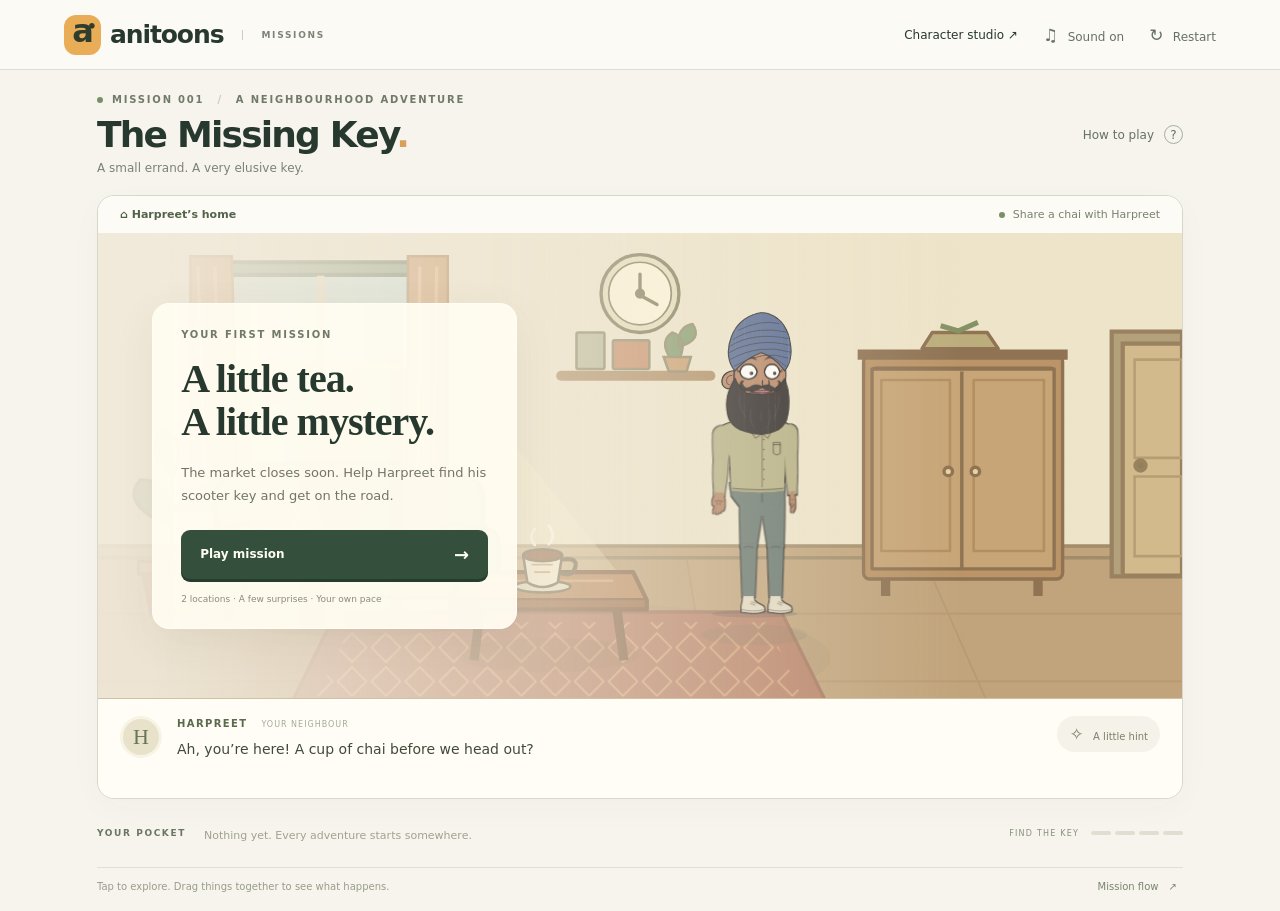
==== missions/index.html @ 48339072 "Add Missions with first playable Missing Key adventure" ====
<!doctype html>
<html lang="en"><head><meta charset="utf-8"><meta name="viewport" content="width=device-width,initial-scale=1"><meta name="theme-color" content="#f6f4ed"><title>Anitoons Missions · The Missing Key</title><meta name="description" content="A little tea. A little mystery. Play Anitoons’ first illustrated point-and-click mission, with original synthesized music and sound."><link rel="stylesheet" href="missions.css"></head>
<body>
<header class="topbar"><a class="brand" href="./" aria-label="Anitoons Missions home"><span class="brandmark">a<span>•</span></span>anitoons<span class="brandtag">MISSIONS</span></a><nav><a id="studioLink" href="../index.html">Character studio ↗</a><button id="sound" aria-label="Mute sound" aria-pressed="false">♫ <span>Sound on</span></button><button id="restart" aria-label="Restart mission">↻ <span>Restart</span></button></nav></header>
<main>
<div class="heading"><div><div class="eyebrow"><span class="green-dot"></span> MISSION 001 <span class="divider">/</span> A NEIGHBOURHOOD ADVENTURE</div><h1>The Missing Key<span>.</span></h1><p>A small errand. A very elusive key.</p></div><button id="howto" class="quiet">How to play <span>?</span></button></div>
<section class="game" aria-label="The Missing Key game">
<div class="scene-top"><span id="location">⌂ Harpreet’s home</span><span><i class="live-dot"></i><span id="objective">Make yourself at home</span></span></div>
<div class="stage" id="stage"><svg id="world" xmlns="http://www.w3.org/2000/svg" viewBox="0 0 1280 650" aria-label="Interactive mission scene"><defs><pattern id="grain" width="7" height="7" patternUnits="userSpaceOnUse"><circle cx="1" cy="1" r=".55" fill="#5e4933" opacity=".08"/></pattern><linearGradient id="windowLight" x2="1" y2="1"><stop stop-color="#fff4cd" stop-opacity=".7"/><stop offset="1" stop-color="#fff4cd" stop-opacity="0"/></linearGradient><pattern id="rugPattern" width="40" height="40" patternUnits="userSpaceOnUse"><path d="M20 3 37 20 20 37 3 20Z" fill="none" stroke="#daaa7f" stroke-width="2"/></pattern></defs><g id="scenery"></g><g id="objects"></g><g id="actors"></g><g id="fx" pointer-events="none"></g></svg>
<div class="start-cover" id="startCover"><div class="start-card"><div class="eyebrow">YOUR FIRST MISSION</div><h2>A little tea.<br>A little mystery.</h2><p>The market closes soon. Help Harpreet find his scooter key and get on the road.</p><button id="start" class="primary">Play mission <span>→</span></button><small>2 locations · A few surprises · Your own pace</small></div></div>
<div id="caption" class="cut-caption" hidden></div><div id="pointerItem" class="pointer-item" hidden></div>
</div>
<div class="dialogue" aria-live="polite"><div class="speaker-avatar" id="avatar">H</div><div class="speech"><div class="speaker" id="speaker">HARPREET <span>YOUR NEIGHBOUR</span></div><p id="speech">Ah, you’re here! A cup of chai before we head out?</p><div id="choices" class="choices"></div></div><button id="hint" class="hint" aria-label="Get a hint">✧ <span>A little hint</span></button></div>
</section>
<div class="bottom"><div class="pocket"><span class="pocket-title">YOUR POCKET</span><div id="inventory"><span class="empty">Nothing yet. Every adventure starts somewhere.</span></div></div><div class="progress"><span id="progressLabel">FIND THE KEY</span><div id="steps"><i></i><i></i><i></i><i></i></div></div></div>
<div class="footnote"><span>Tap to explore. Drag things together to see what happens.</span><button id="flowToggle">Mission flow <span>↗</span></button></div>
<section id="flow" class="flow" hidden><div><span class="eyebrow">MISSION FLOW</span><h2>One little story. A few different paths.</h2><p>The same scene and action system handles the puzzle, choices and cut-frame sequences.</p></div><div class="flow-cards"><article><b>01 · Home</b><p>Give Harpreet chai. Ask about the key.</p></article><article><b>02 · Your choice</b><p>Search the cupboard, or explore outside and return.</p></article><article><b>03 · Courtyard</b><p>Use the key. Help Harpreet onto the scooter.</p></article><article><b>04 · On the road</b><p>Start the engine. A short cutscene completes the mission.</p></article></div></section>
</main>
<dialog id="help"><button id="closeHelp" class="close" aria-label="Close instructions">×</button><span class="eyebrow">MAKE YOURSELF AT HOME</span><h2>A tiny adventure, at your pace.</h2><p><b>Explore:</b> tap objects and characters.</p><p><b>Combine:</b> drag the cup onto Harpreet, or the key onto the scooter.</p><p><b>Move:</b> drag Harpreet onto the sofa or scooter.</p><p><b>Prefer tapping?</b> tap an item, then its target. Every drag action also works this way with a keyboard.</p><p>Use Tab and Enter to explore. Press Escape to cancel a selected item. Music starts when you press Play.</p><button id="helpDone" class="primary">Got it →</button></dialog>
<dialog id="complete"><div class="completion-symbol">✦</div><span class="eyebrow">MISSION COMPLETE</span><h2>A key. A chai.<br>A perfect getaway.</h2><p>You helped Harpreet get to the market.<br>Sometimes the smallest adventures are the best ones.</p><div class="complete-stats"><span>✓ Key found</span><span>✓ Scooter started</span><span>✓ Neighbour helped</span></div><button id="again" class="primary">Play again <span>↻</span></button><button id="review" class="quiet">Back to the courtyard</button></dialog>
<script src="mission-engine.js"></script><script src="assets.js"></script><script src="missions.js"></script>
<iframe id="characterBridge" title="Anitoons character renderer" src="../index.html?missionBridge=1" hidden></iframe>
</body></html>
---- missions/missions.css ----
:root{font-family:Inter,ui-sans-serif,system-ui,-apple-system,BlinkMacSystemFont,"Segoe UI",sans-serif;color:#27382e;background:#f6f4ed;font-synthesis:none;--green:#344f3c;--muted:#7d8277;--line:#dedfd4;--amber:#dd9e42}*{box-sizing:border-box}body{margin:0}button,a{-webkit-tap-highlight-color:transparent}button{font:inherit;cursor:pointer}button:disabled{opacity:.4;cursor:default}a{color:inherit;text-decoration:none}button:focus-visible,a:focus-visible,[role=button]:focus-visible{outline:3px solid #ca842d;outline-offset:5px}.topbar{height:86px;padding:0 5%;border-bottom:1px solid var(--line);display:flex;align-items:center;justify-content:space-between;background:#fbfaf5}.brand{font-size:25px;font-weight:800;letter-spacing:-1.1px;display:flex;align-items:center;gap:9px}.brandmark{font-size:32px;background:#e9ad58;border-radius:12px;width:37px;height:40px;text-align:center;line-height:33px;color:#303d2d;position:relative}.brandmark span{position:absolute;font-size:16px;right:5px;top:-5px}.brandtag{font-size:9px;letter-spacing:1.7px;margin-left:10px;padding-left:18px;border-left:1px solid #ccc;font-weight:600;color:#7c8478}.topbar nav{display:flex;align-items:center;gap:25px;font-size:12px}.topbar nav button,.quiet{border:0;background:none;color:#667162;font-size:12px;padding:8px 0}.topbar nav button{font-size:17px}.topbar nav button span{font-size:12px;margin-left:4px}main{max-width:1250px;margin:auto;padding:36px 38px 30px}.heading{display:flex;align-items:center;justify-content:space-between;margin-bottom:25px}.eyebrow{font-size:10px;font-weight:750;letter-spacing:1.8px;color:#717a68;display:flex;align-items:center;gap:9px}.green-dot,.live-dot{display:inline-block;width:6px;height:6px;background:#779068;border-radius:50%}.divider{color:#c8cabf;margin:0 4px}h1{font-size:42px;letter-spacing:-1.8px;line-height:1.15;margin:11px 0 7px;font-weight:720}h1>span{color:#d6a15a}.heading p{color:var(--muted);font-size:13px;margin:0}.heading .quiet{display:flex;gap:10px;align-items:center}.quiet>span{display:inline-grid;place-items:center;width:19px;height:19px;border:1px solid #a6aea0;border-radius:50%}.game{border:1px solid #d7d8ca;border-radius:17px;overflow:hidden;background:#fdfcf7;box-shadow:0 9px 34px #3a432e07}.scene-top{height:43px;padding:0 22px;background:#fcfbf5;display:flex;align-items:center;justify-content:space-between;font-size:11px;color:#79816f}.scene-top>span:first-child{font-weight:650;color:#52624b}.scene-top>span:last-child{display:flex;align-items:center;gap:8px}.stage{width:100%;aspect-ratio:1280/650;position:relative;overflow:hidden;background:#e9dfc6;touch-action:pan-y}#world{display:block;width:100%;height:100%}.interactive{cursor:pointer;outline:none;touch-action:none}.interactive:hover .hover-ring,.interactive:focus-visible .hover-ring{opacity:1}.hover-ring{opacity:0;transition:opacity .15s;fill:none;stroke:#fff7ce;stroke-width:5;stroke-dasharray:7 7}.interactive.selected{filter:drop-shadow(0 0 8px #ffd867)}.object-label{opacity:0;pointer-events:none;transition:opacity .15s}.interactive:hover .object-label,.interactive:focus-visible .object-label{opacity:1}.object-label text{font-size:16px;fill:#fff;font-family:inherit;font-weight:650;letter-spacing:.2px}.object-label rect{fill:#354333;rx:9}.start-cover{position:absolute;inset:0;display:flex;align-items:center;justify-content:flex-start;padding:5%;background:linear-gradient(90deg,#f1eadce8 5%,#f1eadc70 48%,transparent 80%)}.start-card{max-width:365px;padding:25px 28px 24px;background:#fffcf1f2;border:1px solid #fffdf6;border-radius:17px;box-shadow:0 12px 40px #554c3615}.start-card h2{font-family:Georgia,serif;font-size:40px;line-height:1.06;letter-spacing:-1px;margin:18px 0}.start-card p{font-size:13px;line-height:1.8;color:#737665;margin-bottom:22px}.start-card small{display:block;font-size:9px;margin-top:15px;color:#8a8c7d}.primary{background:var(--green);color:#fffdf2;border:0;padding:14px 19px;border-radius:9px;font-size:12px;font-weight:650;display:flex;align-items:center;justify-content:space-between;gap:40px;box-shadow:0 3px 0 #263c2d}.primary:hover{background:#496449}.start-card .primary{width:100%}.primary span{font-size:18px}.dialogue{min-height:112px;display:flex;align-items:flex-start;padding:21px 24px;gap:15px;border-top:1px solid #cfc4a2;background:#fffdf6}.speaker-avatar{border-radius:50%;height:42px;width:42px;flex:none;display:grid;place-items:center;background:#e8e2cb;color:#687557;font-family:Georgia,serif;font-size:22px;border:3px solid #f7f4e5;overflow:hidden}.speaker-avatar svg{width:60px;height:60px}.speech{flex:1}.speaker{font-size:10px;font-weight:800;letter-spacing:1.4px;color:#5a6a4c;margin:2px 0 9px}.speaker>span{font-size:8px;font-weight:500;letter-spacing:1px;color:#a5aa99;margin-left:9px}.speech>p{margin:0;line-height:1.6;font-size:14px;color:#414b3b}.hint{border:0;background:#f5f3e9;color:#7c806b;border-radius:20px;padding:8px 12px;font-size:17px;white-space:nowrap}.hint span{font-size:10px;margin-left:4px}.choices{display:flex;flex-wrap:wrap;gap:8px;margin-top:12px}.choices:empty{margin-top:0}.choices button{font-size:12px;padding:10px 14px;border:1px solid #cdd3bd;border-radius:7px;background:#f3f5e9;color:#425436}.choices button:hover{background:#e4ebd3}.bottom{display:flex;align-items:center;justify-content:space-between;padding:20px 0;border-bottom:1px solid #e0e1d6;gap:15px}.pocket{display:flex;align-items:center;gap:18px;min-height:40px}.pocket-title{font-size:9px;letter-spacing:1.6px;font-weight:700;color:#6a7661}.empty{font-size:11px;font-style:italic;color:#a0a38f}.inventory-item{display:flex;align-items:center;gap:7px;border:1px solid #cbd3b9;background:#edf0df;border-radius:9px;padding:6px 12px;font-size:11px;color:#4c6241;touch-action:none}.inventory-item svg{width:31px;height:25px;pointer-events:none}.inventory-item.selected{box-shadow:0 0 0 2px #cf9a48}.progress{display:flex;align-items:center;gap:12px}.progress>span{font-size:8px;letter-spacing:1.2px;color:#87907b}#steps{display:flex;gap:4px}#steps i{display:block;width:20px;height:4px;background:#dedfd1;border-radius:5px}#steps i.done{background:#8a9a6b}.footnote{display:flex;justify-content:space-between;align-items:center;color:#989c8a;font-size:10px;padding-top:16px}.footnote button{border:0;background:none;font-size:10px;color:#7b846f}.footnote button span{margin-left:7px}.flow{border:1px solid #d9decc;border-radius:14px;margin-top:25px;padding:25px;background:#eeefe4}.flow h2{font-family:Georgia,serif;font-size:24px;font-weight:normal}.flow p{font-size:12px;color:#727d65;line-height:1.6}.flow-cards{display:grid;grid-template-columns:repeat(4,1fr);gap:12px;margin-top:20px}.flow article{padding:15px;background:#fafbf4;border-radius:9px}.flow article b{font-size:12px}.flow article p{font-size:11px}.pointer-item{position:fixed;z-index:20;pointer-events:none;width:70px;height:70px;filter:drop-shadow(0 5px 5px #0004)}.pointer-item svg{width:100%;height:100%}.cut-caption{position:absolute;bottom:22px;left:50%;transform:translateX(-50%);border-radius:8px;background:#25372bea;color:white;font-size:15px;padding:13px 22px;white-space:nowrap}.cutaway{animation:cut .28s ease-out}@keyframes cut{from{opacity:.2}to{opacity:1}}.steam{animation:steam 2.8s ease-in-out infinite;transform-origin:center}.steam:nth-child(2){animation-delay:1s}@keyframes steam{0%,100%{opacity:.25;transform:translateY(3px)}50%{opacity:.6;transform:translateY(-5px)}}.riding{animation:rumble .12s linear infinite}@keyframes rumble{50%{transform:translateY(-1.5px)}}.depart{animation:depart 2.5s ease-in forwards}@keyframes depart{to{transform:translateX(1100px)}}.cloud{animation:cloud 9s ease-in-out infinite alternate}@keyframes cloud{to{transform:translateX(15px)}}[hidden]{display:none!important}dialog{border:1px solid #d8dbc9;border-radius:20px;background:#fffdf3;color:#3c4b32;max-width:510px;width:calc(100% - 35px);padding:38px;box-shadow:0 15px 90px #1c251f44}dialog::backdrop{background:#273b2b70;backdrop-filter:blur(5px)}dialog h2{font-family:Georgia,serif;font-size:35px;font-weight:normal;line-height:1.15;letter-spacing:-.8px}dialog p{font-size:13px;color:#7d826e;line-height:1.8}dialog .primary{margin-top:24px;width:100%;justify-content:center}dialog .close{position:absolute;top:12px;right:17px;border:0;background:none;color:#68745b;font-size:26px}#complete{text-align:center}.completion-symbol{font-size:64px;color:#d5a24e;margin-bottom:14px}#complete .eyebrow{justify-content:center}.complete-stats{display:flex;gap:9px;justify-content:center;flex-wrap:wrap;margin-top:25px;font-size:10px;color:#70815c}#review{margin-top:16px}.drop-target{filter:drop-shadow(0 0 10px #fff1ab)}
@media(min-width:1500px){main{max-width:1350px}}@media(max-width:760px){.topbar{height:65px;padding:0 20px}.brand{font-size:21px}.brandmark{width:30px;height:33px;font-size:27px;line-height:27px}.brandtag{font-size:7px;margin-left:2px;padding-left:9px}.topbar nav{gap:16px}.topbar nav a{display:none}.topbar nav button span{display:none}main{padding:25px 16px}.eyebrow{font-size:8px;letter-spacing:1.2px}h1{font-size:34px}.heading{margin-bottom:20px}.heading p{font-size:11px}.heading .quiet{font-size:10px}.scene-top{height:37px;padding:0 13px;font-size:9px}.scene-top>span:last-child{max-width:53%;text-align:right}.game{border-radius:12px}.stage{aspect-ratio:1.48}#world{position:absolute;inset:0;width:100%;height:100%;object-fit:contain}.start-cover{padding:20px;background:#f2ebdab0}.start-card{max-width:300px;padding:20px}.start-card h2{font-size:31px;margin:12px 0}.start-card p{font-size:11px;margin-bottom:14px}.start-card small{font-size:8px}.start-card .primary{padding:10px 15px}.dialogue{padding:16px 14px;gap:10px;min-height:122px}.speaker-avatar{width:32px;height:32px;font-size:17px}.speaker{font-size:9px}.speaker>span{display:none}.speech>p{font-size:12px}.hint{padding:5px 8px}.hint span{display:none}.choices button{font-size:11px;padding:8px 10px}.bottom{padding:15px 0}.pocket{gap:9px}.pocket-title{font-size:8px}.empty{font-size:9px;max-width:150px;display:block}.progress{gap:7px}.progress>span{display:none}#steps i{width:15px}.footnote{font-size:9px;gap:12px;line-height:1.5}.footnote>span{max-width:65%}.flow-cards{grid-template-columns:1fr 1fr}.flow{padding:17px}.cut-caption{font-size:11px;bottom:12px;max-width:95%;white-space:normal;width:max-content}.pointer-item{width:50px;height:50px}}
@media(max-width:760px) and (orientation:landscape){main{padding-top:15px}.heading{margin-bottom:14px}.heading h1{font-size:28px}.heading .eyebrow,.heading p{display:none}.stage{aspect-ratio:1280/560}.topbar{height:50px}.dialogue{min-height:80px;padding:12px}.start-card{padding:12px 20px}.start-card h2{font-size:25px;margin:6px 0}.start-card p{font-size:10px;margin:8px 0}.start-card small{display:none}}
@media(prefers-reduced-motion:reduce){*,*::before,*::after{animation-duration:.01ms!important;animation-iteration-count:1!important;scroll-behavior:auto!important}}

@media(min-width:761px){.topbar{height:70px}main{max-width:1150px;padding:24px 32px 18px}.heading{margin-bottom:20px}h1{font-size:36px;margin:9px 0 6px}.heading p{font-size:12px}.scene-top{height:37px}.stage{aspect-ratio:1280/600;max-height:max(300px,calc(100svh - 435px))}.dialogue{min-height:100px;padding:17px 22px}.bottom{padding:14px 0}.footnote{padding-top:12px}}
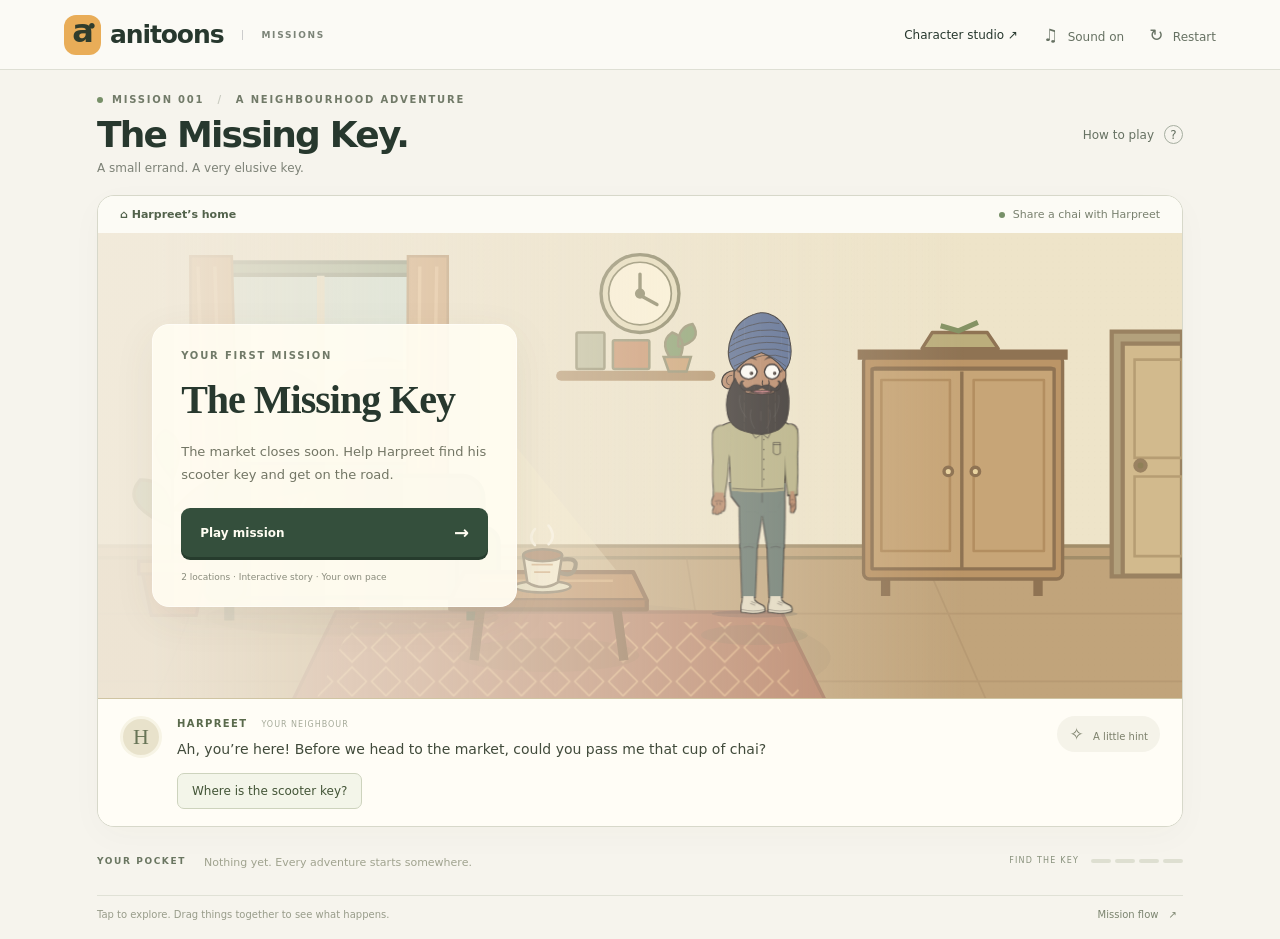
==== commit 6b7c3261: "feat(missions): activate JSON-driven player with reusable prop library" ====
--- a/missions/index.html
+++ b/missions/index.html
@@ -18,6 +18,6 @@
 </main>
 <dialog id="help"><button id="closeHelp" class="close" aria-label="Close instructions">×</button><span class="eyebrow">MAKE YOURSELF AT HOME</span><h2>A tiny adventure, at your pace.</h2><p><b>Explore:</b> tap objects and characters.</p><p><b>Combine:</b> drag the cup onto Harpreet, or the key onto the scooter.</p><p><b>Move:</b> drag Harpreet onto the sofa or scooter.</p><p><b>Prefer tapping?</b> tap an item, then its target. Every drag action also works this way with a keyboard.</p><p>Use Tab and Enter to explore. Press Escape to cancel a selected item. Music starts when you press Play.</p><button id="helpDone" class="primary">Got it →</button></dialog>
 <dialog id="complete"><div class="completion-symbol">✦</div><span class="eyebrow">MISSION COMPLETE</span><h2>A key. A chai.<br>A perfect getaway.</h2><p>You helped Harpreet get to the market.<br>Sometimes the smallest adventures are the best ones.</p><div class="complete-stats"><span>✓ Key found</span><span>✓ Scooter started</span><span>✓ Neighbour helped</span></div><button id="again" class="primary">Play again <span>↻</span></button><button id="review" class="quiet">Back to the courtyard</button></dialog>
-<script src="mission-engine.js"></script><script src="assets.js"></script><script src="missions.js"></script>
+<script src="mission-engine.js"></script><script src="assets.js"></script><script src="mission-props.js"></script><script src="player.js"></script>
 <iframe id="characterBridge" title="Anitoons character renderer" src="../index.html?missionBridge=1" hidden></iframe>
 </body></html>
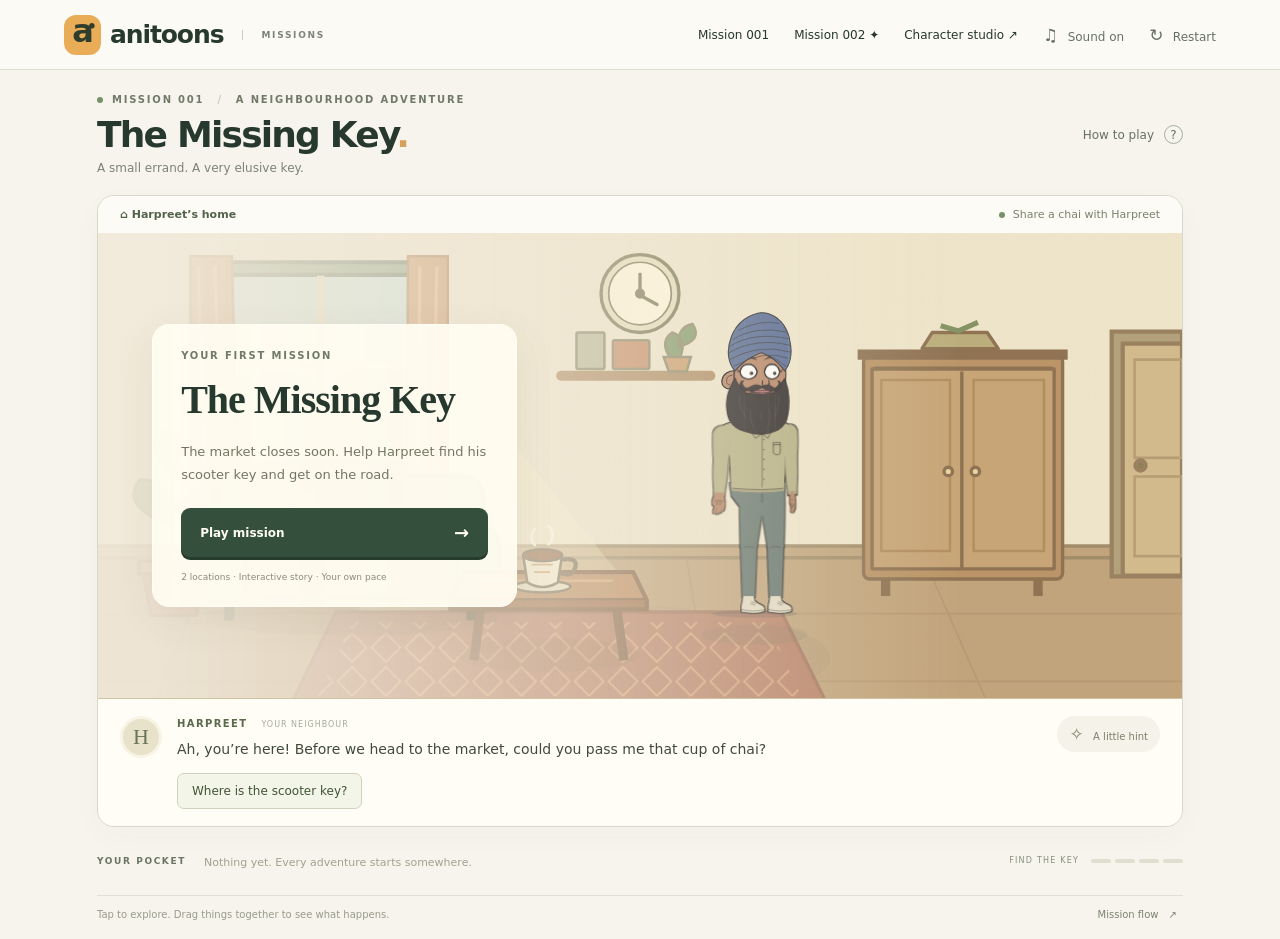
==== commit 7a76e068: "feat(missions): add kite sprites, cut-frame flight, sounds and navigation to Mission 002" ====
--- a/missions/index.html
+++ b/missions/index.html
@@ -1,7 +1,7 @@
 <!doctype html>
 <html lang="en"><head><meta charset="utf-8"><meta name="viewport" content="width=device-width,initial-scale=1"><meta name="theme-color" content="#f6f4ed"><title>Anitoons Missions · The Missing Key</title><meta name="description" content="A little tea. A little mystery. Play Anitoons’ first illustrated point-and-click mission, with original synthesized music and sound."><link rel="stylesheet" href="missions.css"></head>
 <body>
-<header class="topbar"><a class="brand" href="./" aria-label="Anitoons Missions home"><span class="brandmark">a<span>•</span></span>anitoons<span class="brandtag">MISSIONS</span></a><nav><a id="studioLink" href="../index.html">Character studio ↗</a><button id="sound" aria-label="Mute sound" aria-pressed="false">♫ <span>Sound on</span></button><button id="restart" aria-label="Restart mission">↻ <span>Restart</span></button></nav></header>
+<header class="topbar"><a class="brand" href="./" aria-label="Anitoons Missions home"><span class="brandmark">a<span>•</span></span>anitoons<span class="brandtag">MISSIONS</span></a><nav><a href="./" title="Play Mission 001">Mission 001</a><a href="?mission=rooftop-kite" title="Play Mission 002">Mission 002 ✦</a><a id="studioLink" href="../index.html">Character studio ↗</a><button id="sound" aria-label="Mute sound" aria-pressed="false">♫ <span>Sound on</span></button><button id="restart" aria-label="Restart mission">↻ <span>Restart</span></button></nav></header>
 <main>
 <div class="heading"><div><div class="eyebrow"><span class="green-dot"></span> MISSION 001 <span class="divider">/</span> A NEIGHBOURHOOD ADVENTURE</div><h1>The Missing Key<span>.</span></h1><p>A small errand. A very elusive key.</p></div><button id="howto" class="quiet">How to play <span>?</span></button></div>
 <section class="game" aria-label="The Missing Key game">
@@ -16,8 +16,8 @@
 <div class="footnote"><span>Tap to explore. Drag things together to see what happens.</span><button id="flowToggle">Mission flow <span>↗</span></button></div>
 <section id="flow" class="flow" hidden><div><span class="eyebrow">MISSION FLOW</span><h2>One little story. A few different paths.</h2><p>The same scene and action system handles the puzzle, choices and cut-frame sequences.</p></div><div class="flow-cards"><article><b>01 · Home</b><p>Give Harpreet chai. Ask about the key.</p></article><article><b>02 · Your choice</b><p>Search the cupboard, or explore outside and return.</p></article><article><b>03 · Courtyard</b><p>Use the key. Help Harpreet onto the scooter.</p></article><article><b>04 · On the road</b><p>Start the engine. A short cutscene completes the mission.</p></article></div></section>
 </main>
-<dialog id="help"><button id="closeHelp" class="close" aria-label="Close instructions">×</button><span class="eyebrow">MAKE YOURSELF AT HOME</span><h2>A tiny adventure, at your pace.</h2><p><b>Explore:</b> tap objects and characters.</p><p><b>Combine:</b> drag the cup onto Harpreet, or the key onto the scooter.</p><p><b>Move:</b> drag Harpreet onto the sofa or scooter.</p><p><b>Prefer tapping?</b> tap an item, then its target. Every drag action also works this way with a keyboard.</p><p>Use Tab and Enter to explore. Press Escape to cancel a selected item. Music starts when you press Play.</p><button id="helpDone" class="primary">Got it →</button></dialog>
+<dialog id="help"><button id="closeHelp" class="close" aria-label="Close instructions">×</button><span class="eyebrow">HOW TO PLAY</span><h2>A little adventure, at your pace.</h2><p><b>Explore:</b> tap objects and characters.</p><p><b>Combine:</b> drag an item onto something that can use it.</p><p><b>Move:</b> drag a character onto a usable seat or vehicle when the story allows it.</p><p><b>Prefer tapping?</b> tap an item, then its target. Every drag action also works with a keyboard.</p><p>Use Tab and Enter to explore. Press Escape to cancel a selected item. Music starts when you press Play.</p><button id="helpDone" class="primary">Got it →</button></dialog>
 <dialog id="complete"><div class="completion-symbol">✦</div><span class="eyebrow">MISSION COMPLETE</span><h2>A key. A chai.<br>A perfect getaway.</h2><p>You helped Harpreet get to the market.<br>Sometimes the smallest adventures are the best ones.</p><div class="complete-stats"><span>✓ Key found</span><span>✓ Scooter started</span><span>✓ Neighbour helped</span></div><button id="again" class="primary">Play again <span>↻</span></button><button id="review" class="quiet">Back to the courtyard</button></dialog>
-<script src="mission-engine.js"></script><script src="assets.js"></script><script src="mission-props.js"></script><script src="player.js"></script>
+<script src="mission-engine.js"></script><script src="assets.js"></script><script src="mission-props.js"></script><script src="kite-art.js"></script><script src="player.js"></script>
 <iframe id="characterBridge" title="Anitoons character renderer" src="../index.html?missionBridge=1" hidden></iframe>
 </body></html>
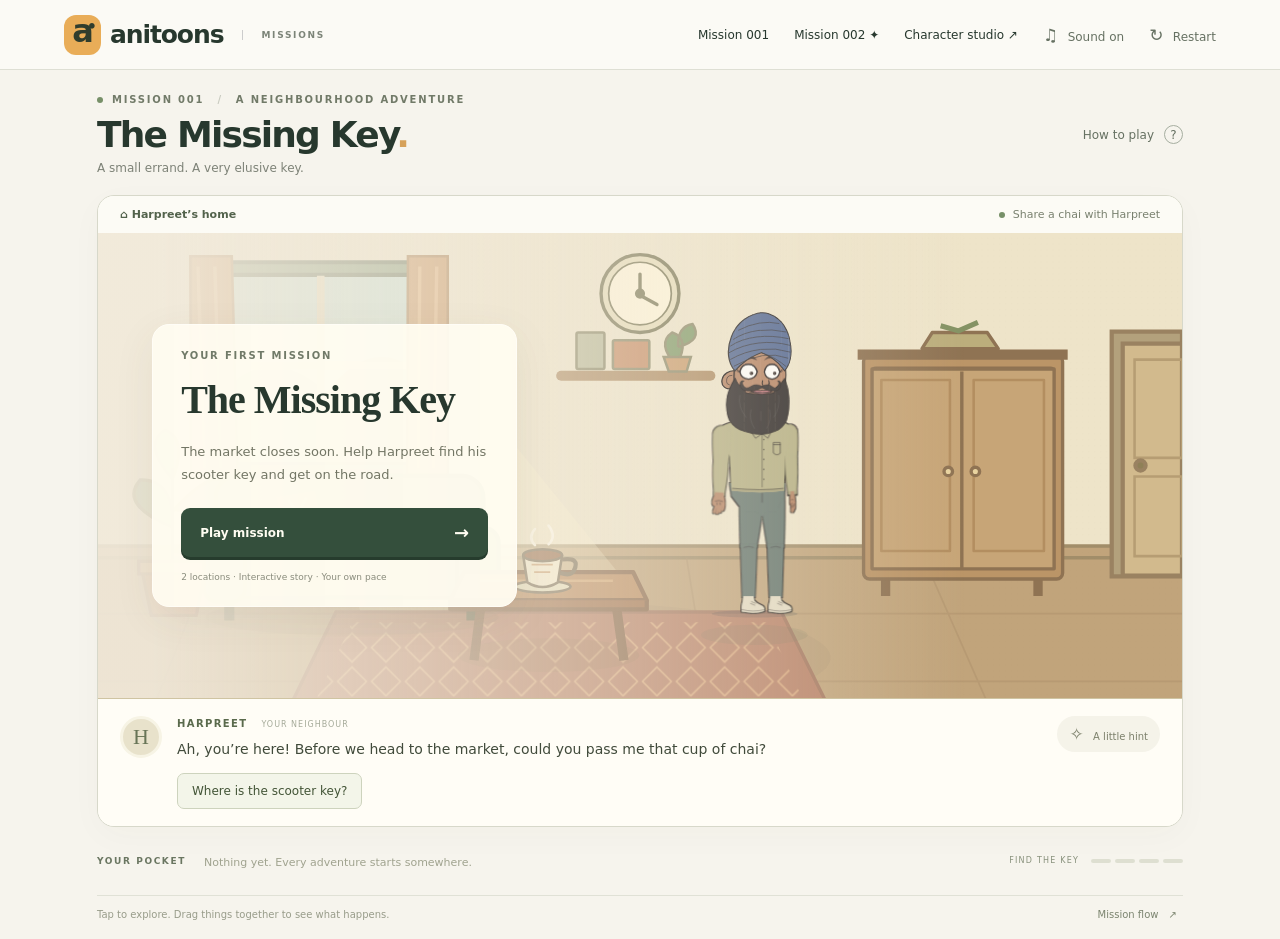
==== commit bf39e397: "Add cached MiMo mission dialogue generation and stored voice playback" ====
--- a/missions/index.html
+++ b/missions/index.html
@@ -18,6 +18,7 @@
 </main>
 <dialog id="help"><button id="closeHelp" class="close" aria-label="Close instructions">×</button><span class="eyebrow">HOW TO PLAY</span><h2>A little adventure, at your pace.</h2><p><b>Explore:</b> tap objects and characters.</p><p><b>Combine:</b> drag an item onto something that can use it.</p><p><b>Move:</b> drag a character onto a usable seat or vehicle when the story allows it.</p><p><b>Prefer tapping?</b> tap an item, then its target. Every drag action also works with a keyboard.</p><p>Use Tab and Enter to explore. Press Escape to cancel a selected item. Music starts when you press Play.</p><button id="helpDone" class="primary">Got it →</button></dialog>
 <dialog id="complete"><div class="completion-symbol">✦</div><span class="eyebrow">MISSION COMPLETE</span><h2>A key. A chai.<br>A perfect getaway.</h2><p>You helped Harpreet get to the market.<br>Sometimes the smallest adventures are the best ones.</p><div class="complete-stats"><span>✓ Key found</span><span>✓ Scooter started</span><span>✓ Neighbour helped</span></div><button id="again" class="primary">Play again <span>↻</span></button><button id="review" class="quiet">Back to the courtyard</button></dialog>
-<script src="mission-engine.js"></script><script src="assets.js"></script><script src="mission-props.js"></script><script src="kite-art.js"></script><script src="player.js"></script>
+<script src="mission-engine.js"></script><script src="assets.js"></script><script src="mission-props.js"></script><script src="kite-art.js"></script><script src="voice-player.js"></script><script src="player.js"></script>
 <iframe id="characterBridge" title="Anitoons character renderer" src="../index.html?missionBridge=1" hidden></iframe>
 </body></html>
+
--- a/missions/missions.css
+++ b/missions/missions.css
@@ -4,3 +4,13 @@
 @media(prefers-reduced-motion:reduce){*,*::before,*::after{animation-duration:.01ms!important;animation-iteration-count:1!important;scroll-behavior:auto!important}}
 
 @media(min-width:761px){.topbar{height:70px}main{max-width:1150px;padding:24px 32px 18px}.heading{margin-bottom:20px}h1{font-size:36px;margin:9px 0 6px}.heading p{font-size:12px}.scene-top{height:37px}.stage{aspect-ratio:1280/600;max-height:max(300px,calc(100svh - 435px))}.dialogue{min-height:100px;padding:17px 22px}.bottom{padding:14px 0}.footnote{padding-top:12px}}
+
+/* Mission 002 kite lift: key poses, not full character animation. */
+.kite-flutter{transform-box:fill-box;transform-origin:center;animation:kiteFlutter .24s ease-in-out infinite alternate}
+@keyframes kiteFlutter{from{transform:rotate(-4deg)}to{transform:rotate(5deg)}}
+.kite-fly{transform-box:view-box;transform-origin:center;animation:kiteFly 3.4s cubic-bezier(.23,.59,.38,1) forwards}
+@keyframes kiteFly{0%{transform:translate(0,0) rotate(0deg) scale(1)}28%{transform:translate(-115px,-75px) rotate(-9deg) scale(.96)}65%{transform:translate(60px,-220px) rotate(7deg) scale(.8)}100%{transform:translate(220px,-525px) rotate(-12deg) scale(.57)}}
+@media(max-width:760px){.topbar nav{gap:8px}.topbar nav a:not(#studioLink){font-size:10px;white-space:nowrap}}
+
+@media(prefers-reduced-motion:reduce){.kite-flutter,.kite-fly{animation:none!important}}
+@media(max-width:760px){.topbar nav a:not(#studioLink){display:inline-flex!important;font-size:10px;white-space:nowrap}.topbar nav{gap:8px}}
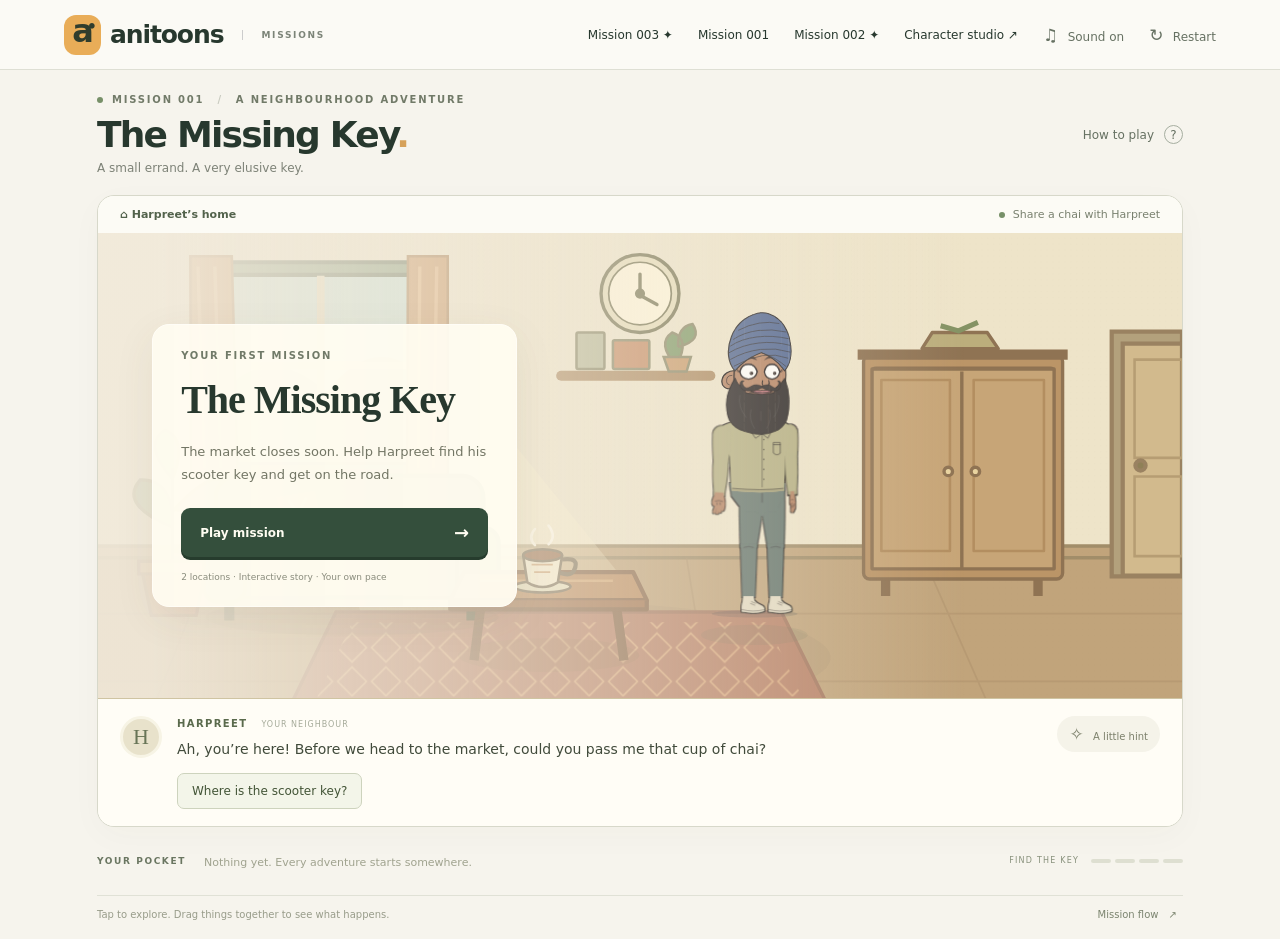
==== commit 3ecda590: "Build Mission 003 The Last Delivery with fullscreen scenes, SVG cast sequences and repository voice " ====
--- a/missions/index.html
+++ b/missions/index.html
@@ -1,7 +1,7 @@
 <!doctype html>
-<html lang="en"><head><meta charset="utf-8"><meta name="viewport" content="width=device-width,initial-scale=1"><meta name="theme-color" content="#f6f4ed"><title>Anitoons Missions · The Missing Key</title><meta name="description" content="A little tea. A little mystery. Play Anitoons’ first illustrated point-and-click mission, with original synthesized music and sound."><link rel="stylesheet" href="missions.css"></head>
+<html lang="en"><head><meta charset="utf-8"><meta name="viewport" content="width=device-width,initial-scale=1"><meta name="theme-color" content="#f6f4ed"><script>if(new URLSearchParams(location.search).get('mission')==='last-delivery')location.replace('delivery.html');</script><title>Anitoons Missions · The Missing Key</title><meta name="description" content="A little tea. A little mystery. Play Anitoons’ first illustrated point-and-click mission, with original synthesized music and sound."><link rel="stylesheet" href="missions.css"></head>
 <body>
-<header class="topbar"><a class="brand" href="./" aria-label="Anitoons Missions home"><span class="brandmark">a<span>•</span></span>anitoons<span class="brandtag">MISSIONS</span></a><nav><a href="./" title="Play Mission 001">Mission 001</a><a href="?mission=rooftop-kite" title="Play Mission 002">Mission 002 ✦</a><a id="studioLink" href="../index.html">Character studio ↗</a><button id="sound" aria-label="Mute sound" aria-pressed="false">♫ <span>Sound on</span></button><button id="restart" aria-label="Restart mission">↻ <span>Restart</span></button></nav></header>
+<header class="topbar"><a class="brand" href="./" aria-label="Anitoons Missions home"><span class="brandmark">a<span>•</span></span>anitoons<span class="brandtag">MISSIONS</span></a><nav><a href="delivery.html" title="Play The Last Delivery">Mission 003 ✦</a><a href="./" title="Play Mission 001">Mission 001</a><a href="?mission=rooftop-kite" title="Play Mission 002">Mission 002 ✦</a><a id="studioLink" href="../index.html">Character studio ↗</a><button id="sound" aria-label="Mute sound" aria-pressed="false">♫ <span>Sound on</span></button><button id="restart" aria-label="Restart mission">↻ <span>Restart</span></button></nav></header>
 <main>
 <div class="heading"><div><div class="eyebrow"><span class="green-dot"></span> MISSION 001 <span class="divider">/</span> A NEIGHBOURHOOD ADVENTURE</div><h1>The Missing Key<span>.</span></h1><p>A small errand. A very elusive key.</p></div><button id="howto" class="quiet">How to play <span>?</span></button></div>
 <section class="game" aria-label="The Missing Key game">
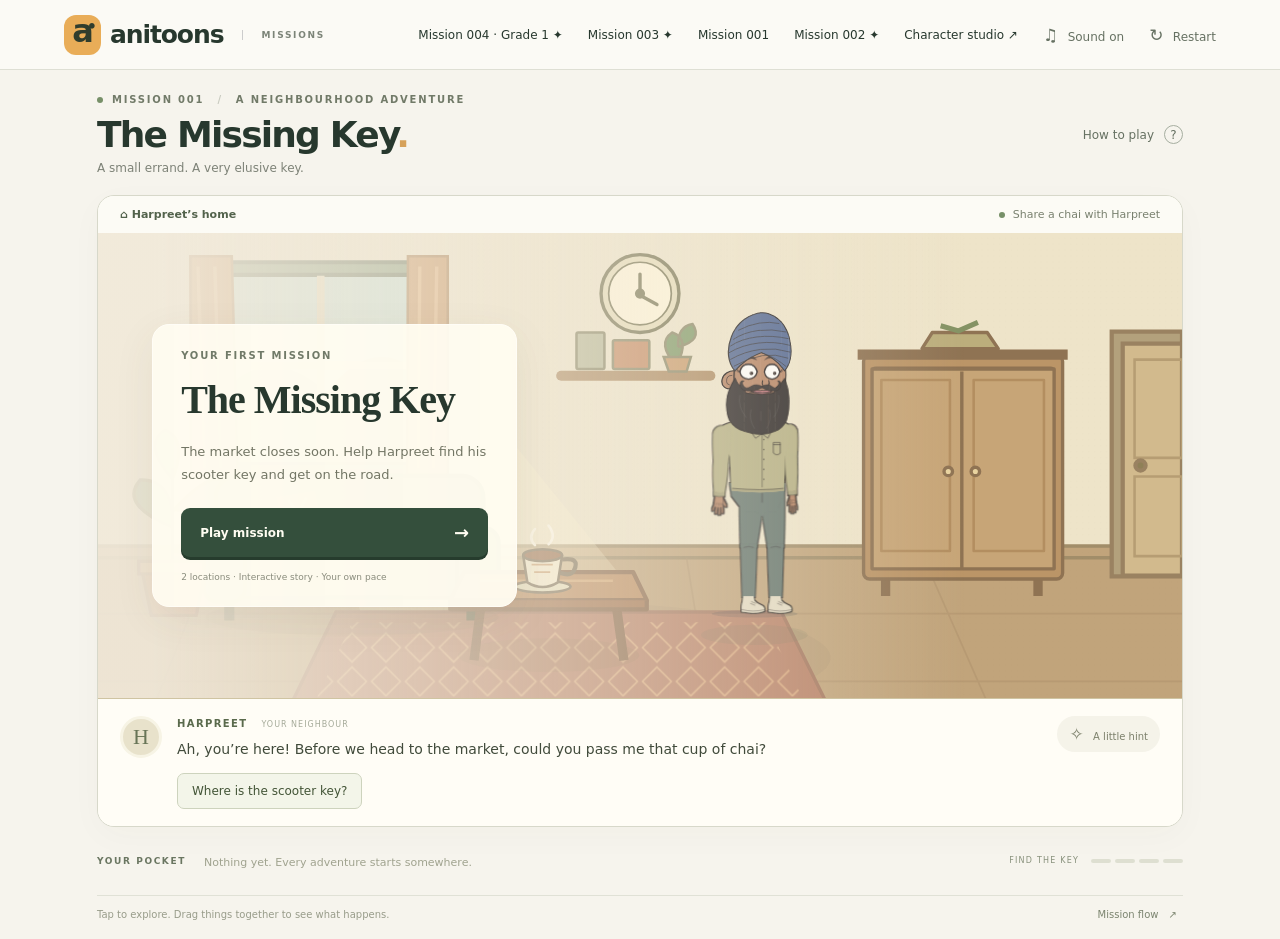
==== commit e68e3166: "Add Mission 004: The Missing Moon Lantern with visual Grade 1 math" ====
--- a/missions/index.html
+++ b/missions/index.html
@@ -1,7 +1,7 @@
 <!doctype html>
-<html lang="en"><head><meta charset="utf-8"><meta name="viewport" content="width=device-width,initial-scale=1"><meta name="theme-color" content="#f6f4ed"><script>if(new URLSearchParams(location.search).get('mission')==='last-delivery')location.replace('delivery.html');</script><title>Anitoons Missions · The Missing Key</title><meta name="description" content="A little tea. A little mystery. Play Anitoons’ first illustrated point-and-click mission, with original synthesized music and sound."><link rel="stylesheet" href="missions.css"></head>
+<html lang="en"><head><meta charset="utf-8"><meta name="viewport" content="width=device-width,initial-scale=1"><meta name="theme-color" content="#f6f4ed"><script>if(new URLSearchParams(location.search).get('mission')==='moon-lantern')location.replace('moon-lantern.html');if(new URLSearchParams(location.search).get('mission')==='last-delivery')location.replace('delivery.html');</script><title>Anitoons Missions · The Missing Key</title><meta name="description" content="A little tea. A little mystery. Play Anitoons’ first illustrated point-and-click mission, with original synthesized music and sound."><link rel="stylesheet" href="missions.css"></head>
 <body>
-<header class="topbar"><a class="brand" href="./" aria-label="Anitoons Missions home"><span class="brandmark">a<span>•</span></span>anitoons<span class="brandtag">MISSIONS</span></a><nav><a href="delivery.html" title="Play The Last Delivery">Mission 003 ✦</a><a href="./" title="Play Mission 001">Mission 001</a><a href="?mission=rooftop-kite" title="Play Mission 002">Mission 002 ✦</a><a id="studioLink" href="../index.html">Character studio ↗</a><button id="sound" aria-label="Mute sound" aria-pressed="false">♫ <span>Sound on</span></button><button id="restart" aria-label="Restart mission">↻ <span>Restart</span></button></nav></header>
+<header class="topbar"><a class="brand" href="./" aria-label="Anitoons Missions home"><span class="brandmark">a<span>•</span></span>anitoons<span class="brandtag">MISSIONS</span></a><nav><a href="moon-lantern.html" title="Play The Missing Moon Lantern">Mission 004 · Grade 1 ✦</a><a href="delivery.html" title="Play The Last Delivery">Mission 003 ✦</a><a href="./" title="Play Mission 001">Mission 001</a><a href="?mission=rooftop-kite" title="Play Mission 002">Mission 002 ✦</a><a id="studioLink" href="../index.html">Character studio ↗</a><button id="sound" aria-label="Mute sound" aria-pressed="false">♫ <span>Sound on</span></button><button id="restart" aria-label="Restart mission">↻ <span>Restart</span></button></nav></header>
 <main>
 <div class="heading"><div><div class="eyebrow"><span class="green-dot"></span> MISSION 001 <span class="divider">/</span> A NEIGHBOURHOOD ADVENTURE</div><h1>The Missing Key<span>.</span></h1><p>A small errand. A very elusive key.</p></div><button id="howto" class="quiet">How to play <span>?</span></button></div>
 <section class="game" aria-label="The Missing Key game">
